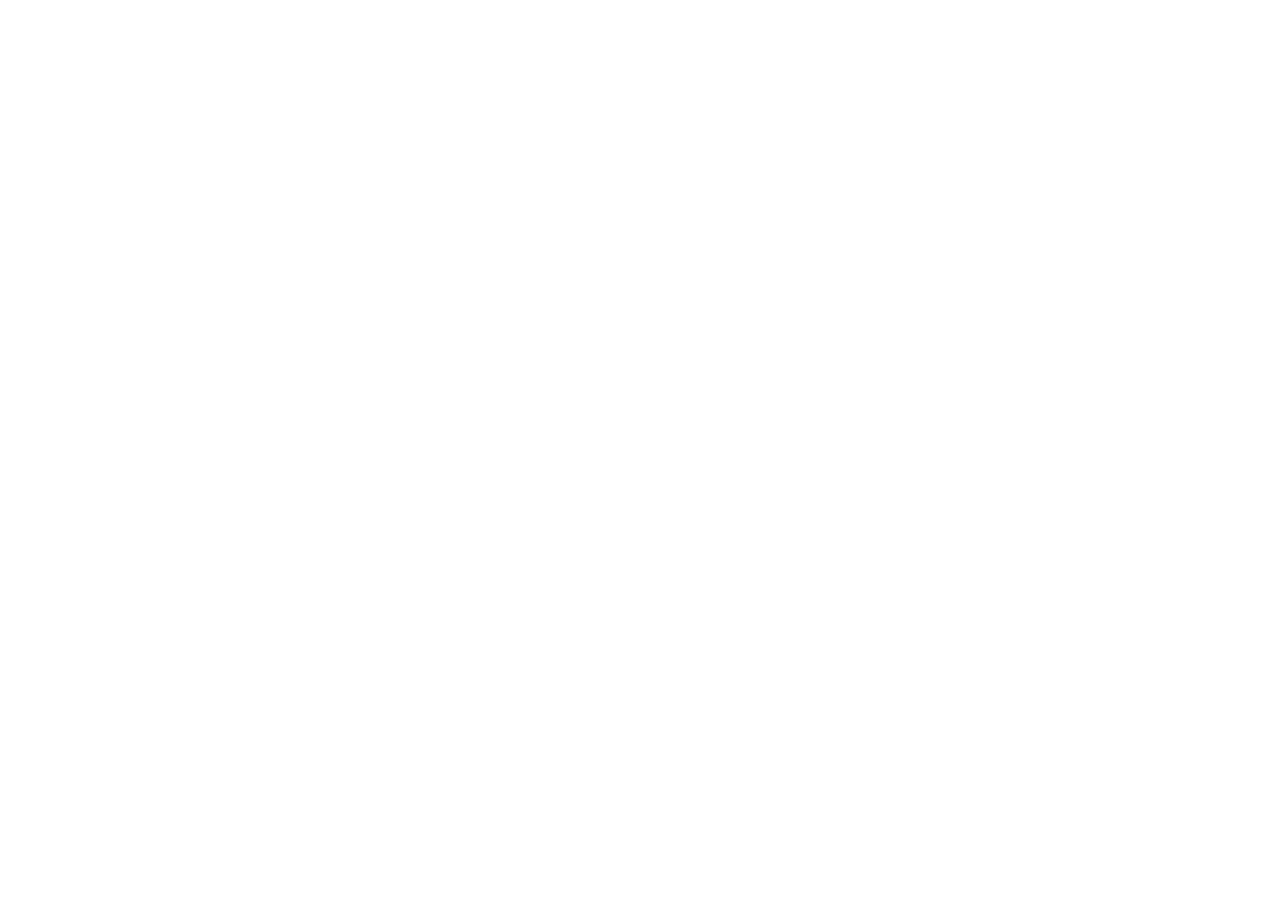
==== 08-ImageGalleryWithSearchBox/index.html @ 78715d4c "Project-08" ====
<!DOCTYPE html>
<html lang="en">
<head>
    <meta charset="UTF-8">
    <meta name="viewport" content="width=device-width, initial-scale=1.0">
    <title>Image Gallery with Search box</title>
    <link rel="stylesheet" href="style.css">
</head>
<body>
    
    <script src="script.js"></script>
</body>
</html>
---- 08-ImageGalleryWithSearchBox/style.css ----
/* Google fonts import link */
@import url('https://fonts.googleapis.com/css2?family=Poppins:wght@200;300;400;500;600;700&display=swap');

*{
    margin: 0;
    padding: 0;
    box-sizing: border-box;
    font-family: "Poppins" , sans-serif;
}
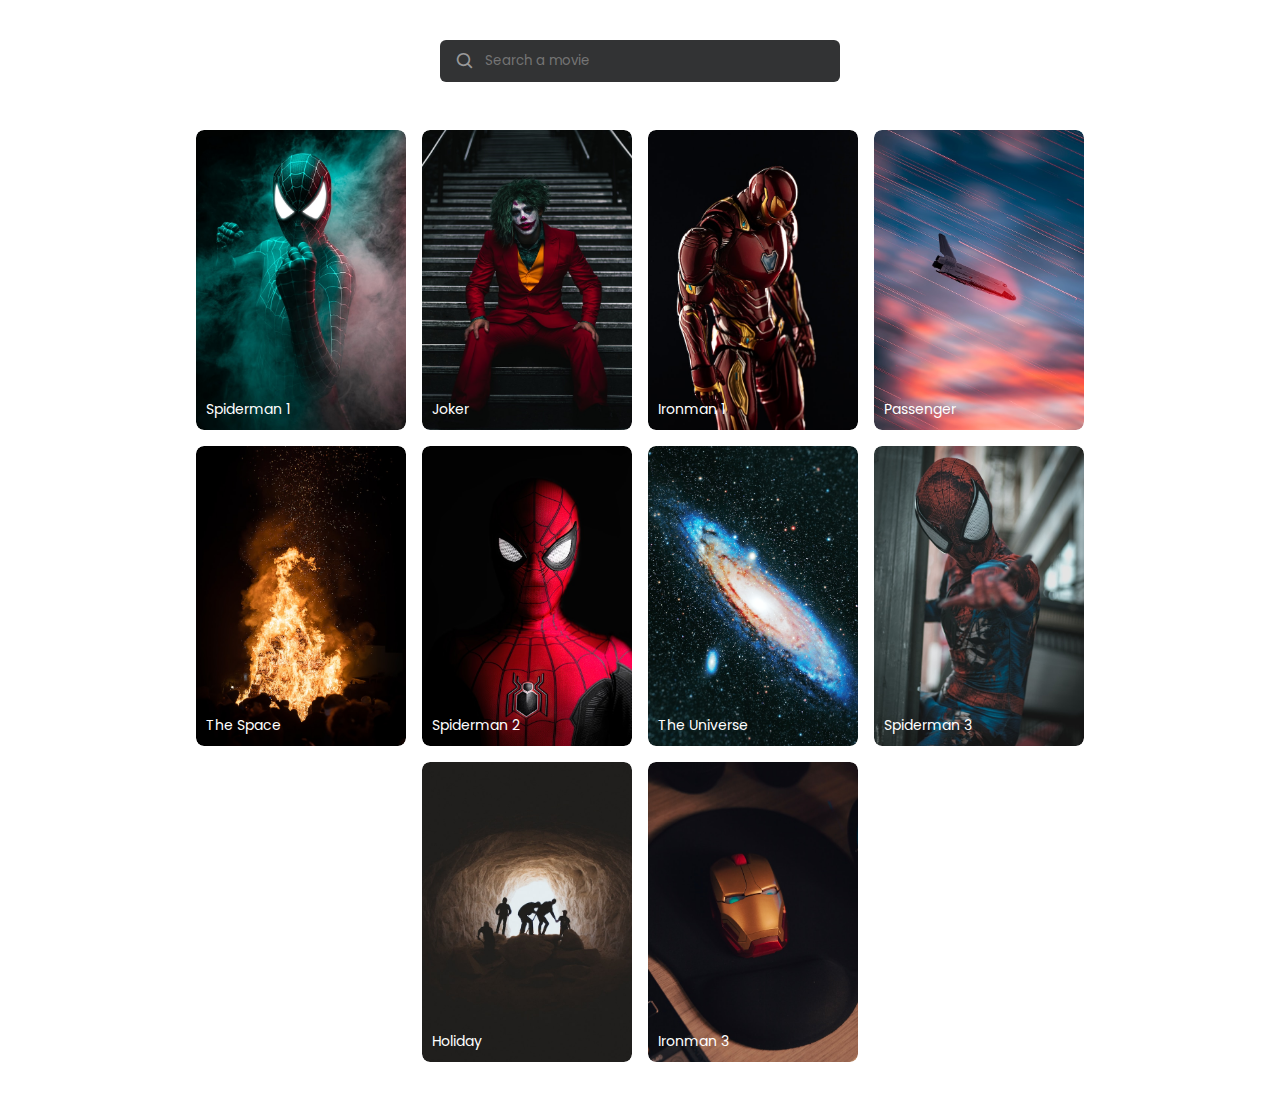
==== commit 2a9674b6: "Project-08" ====
--- a/08-ImageGalleryWithSearchBox/index.html
+++ b/08-ImageGalleryWithSearchBox/index.html
@@ -5,9 +5,58 @@
     <meta name="viewport" content="width=device-width, initial-scale=1.0">
     <title>Image Gallery with Search box</title>
     <link rel="stylesheet" href="style.css">
+    <!-- Boxicons CSS -->
+   <link href='https://unpkg.com/boxicons@2.1.4/css/boxicons.min.css' rel='stylesheet'>
 </head>
 <body>
-    
+    <div class="container">
+        <div class="search-box">
+            <i class='bx bx-search'></i>
+            <input type="text" placeholder="Search a movie">
+        </div>
+        <div class="images">
+            <div class="image-box" data-name="spiderman">
+                <img src="images/spiderman.jpg" alt="">
+                <h6>spiderman 1</h6>
+            </div>
+            <div class="image-box" data-name="joker">
+                <img src="images/joker.jpg" alt="">
+                <h6>joker</h6>
+            </div>
+            <div class="image-box" data-name="ironman">
+                <img src="images/ironman.jpg" alt="">
+                <h6>ironman 1</h6>
+            </div>
+            <div class="image-box" data-name="passenger">
+                <img src="images/passenger.jpg" alt="">
+                <h6>passenger</h6>
+            </div>
+            <div class="image-box" data-name="space">
+                <img src="images/space.jpg" alt="">
+                <h6>the space</h6>
+            </div>
+            <div class="image-box" data-name="spiderman">
+                <img src="images/spiderman2.jpg" alt="">
+                <h6>spiderman 2</h6>
+            </div>
+            <div class="image-box" data-name="universe">
+                <img src="images/universe.jpg" alt="">
+                <h6>the universe</h6>
+            </div>
+            <div class="image-box" data-name="spiderman">
+                <img src="images/spiderman3.jpg" alt="">
+                <h6>spiderman 3</h6>
+            </div>
+            <div class="image-box" data-name="holiday">
+                <img src="images/holiday.jpg" alt="">
+                <h6>holiday</h6>
+            </div>
+            <div class="image-box" data-name="ironman">
+                <img src="images/ironman2.jpg" alt="">
+                <h6>ironman 3</h6>
+            </div>
+        </div>
+    </div>
     <script src="script.js"></script>
 </body>
 </html>--- a/08-ImageGalleryWithSearchBox/style.css
+++ b/08-ImageGalleryWithSearchBox/style.css
@@ -6,4 +6,87 @@
     padding: 0;
     box-sizing: border-box;
     font-family: "Poppins" , sans-serif;
-}+}
+
+.container{
+    position: relative;
+    min-height: 100vh;
+    max-width: 1000px;
+    width: 100%;
+    margin: 0 auto;
+    padding: 40px 20px;
+}
+.container .search-box{
+    position: relative;  /* relative effects the document flow and the elements in the surroundings */
+    height: 42px;
+    max-width: 400px;
+    margin: 0 auto;
+    font-size: 20px;
+    margin-bottom: 40px;
+}
+
+.search-box input{
+    position: absolute;
+    height: 100%;
+    width: 100%;
+    outline: none;
+    border: none;     
+    background-color: #323334;
+    color: #fff;
+    padding: 0 15px 0 45px;
+    color: #fff;
+    border-radius: 6px;
+}
+.search-box i{
+    position: absolute;   /*absolute is used to place an element at a specific location on the page, without changing its position if it moves from one*/
+    z-index: 2;
+    top: 50%;   
+    left: 15px ;      
+    color: #999;
+    transform: translateY(-50%);
+}
+
+.container .images .image-box{
+    position: relative;
+    height: 300px;
+    width: 210px;
+    border-radius: 8px;
+  /* here is the overall height and width is given to all the images . it is the overall  */
+   overflow: hidden;
+}
+
+.images{
+    width: 100%;
+    display: flex;
+    flex-wrap: wrap;
+    justify-content: center;
+}
+
+.images .image-box{
+    margin: 8px;
+}
+
+.images .image-box img{
+    height: 100%;
+       object-fit: cover;   /* to make sure that image is not distorted when it's being displayed on a smaller screen size*/
+       width: 100%;
+       border-radius: 8px;
+       /* this will give a rounded corner effect on each image*/
+       transition: transform 0.2s linear;
+       /*this will make sure that when we hover over an image , its size changes according to our requirement*/
+
+
+}
+
+.image-box:hover img{
+    transform: scale(1.1);   /* this will make the image bigger when hovered over*/
+}
+.image-box h6{
+    position: absolute;
+    bottom: 10px;
+    left: 10px;
+    color: #fff;
+    font-size: 14px;
+    font-weight: 400;
+    text-transform: capitalize;
+}
